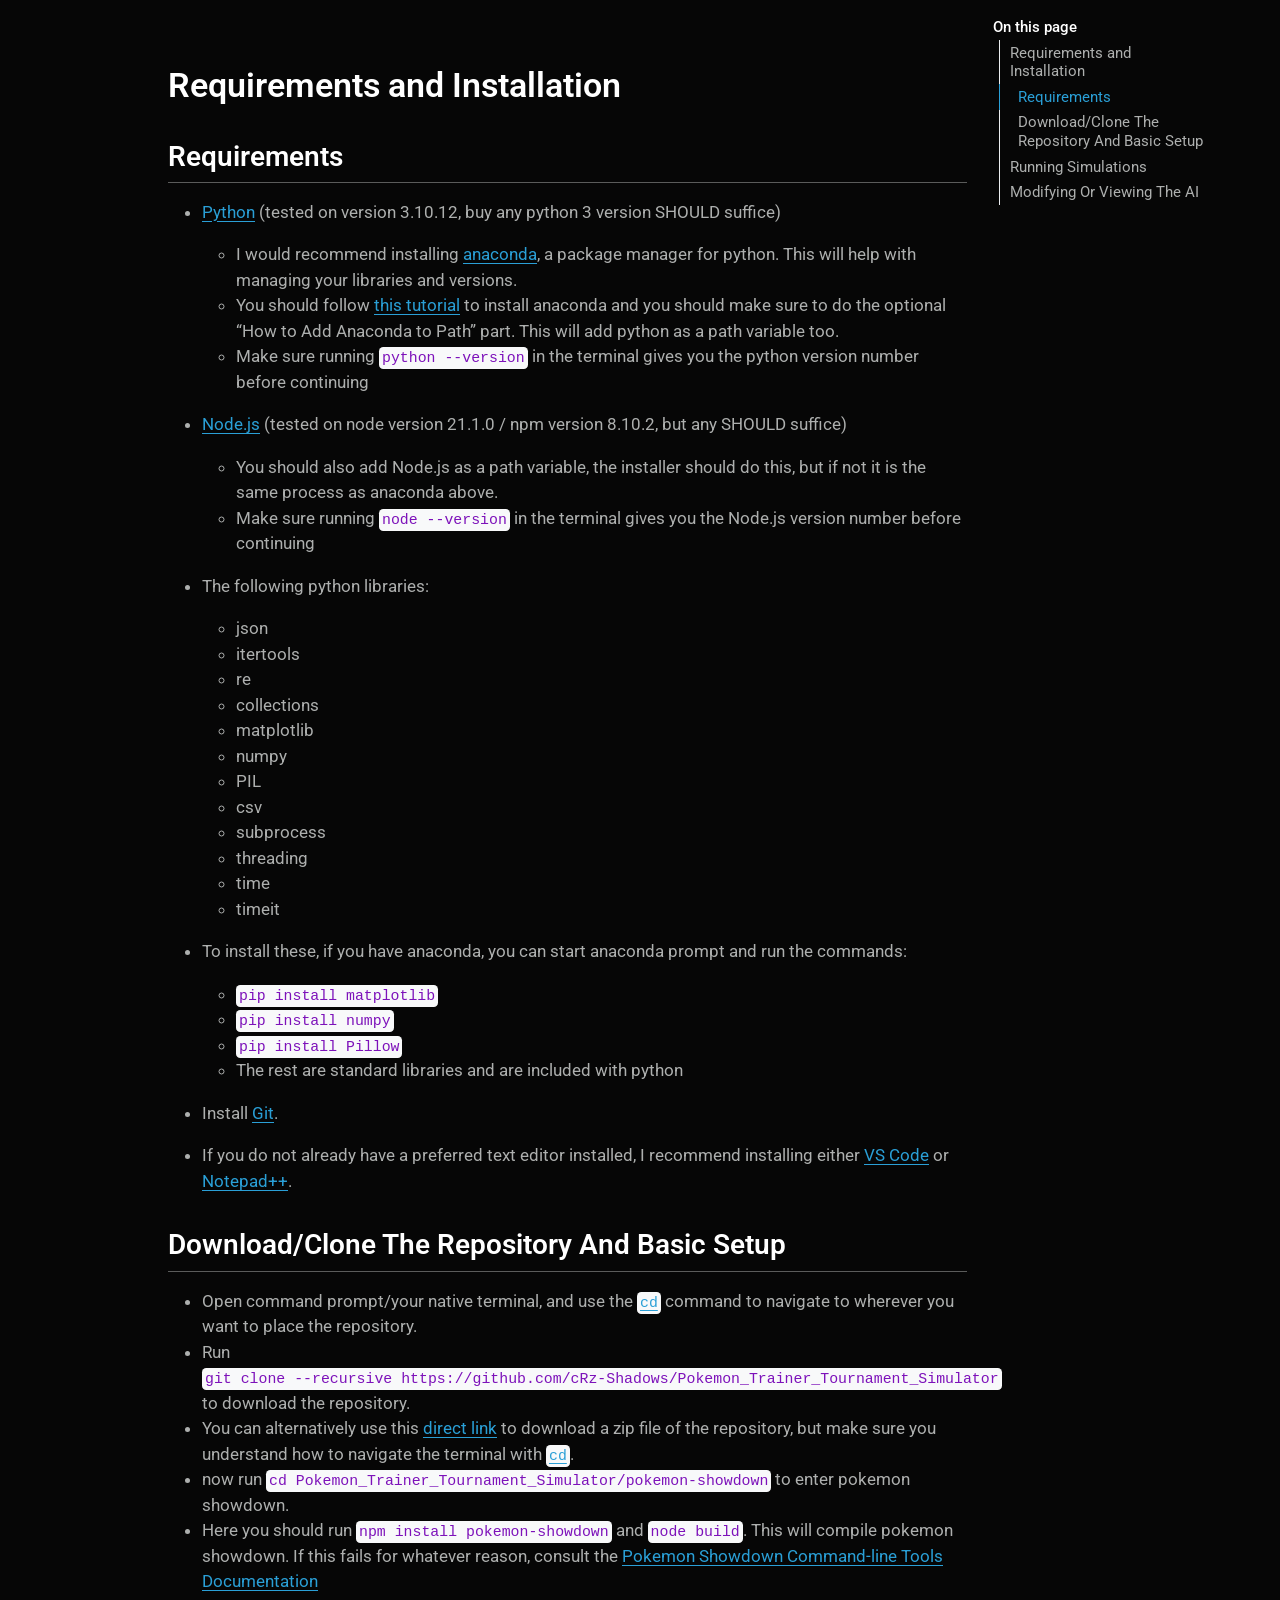
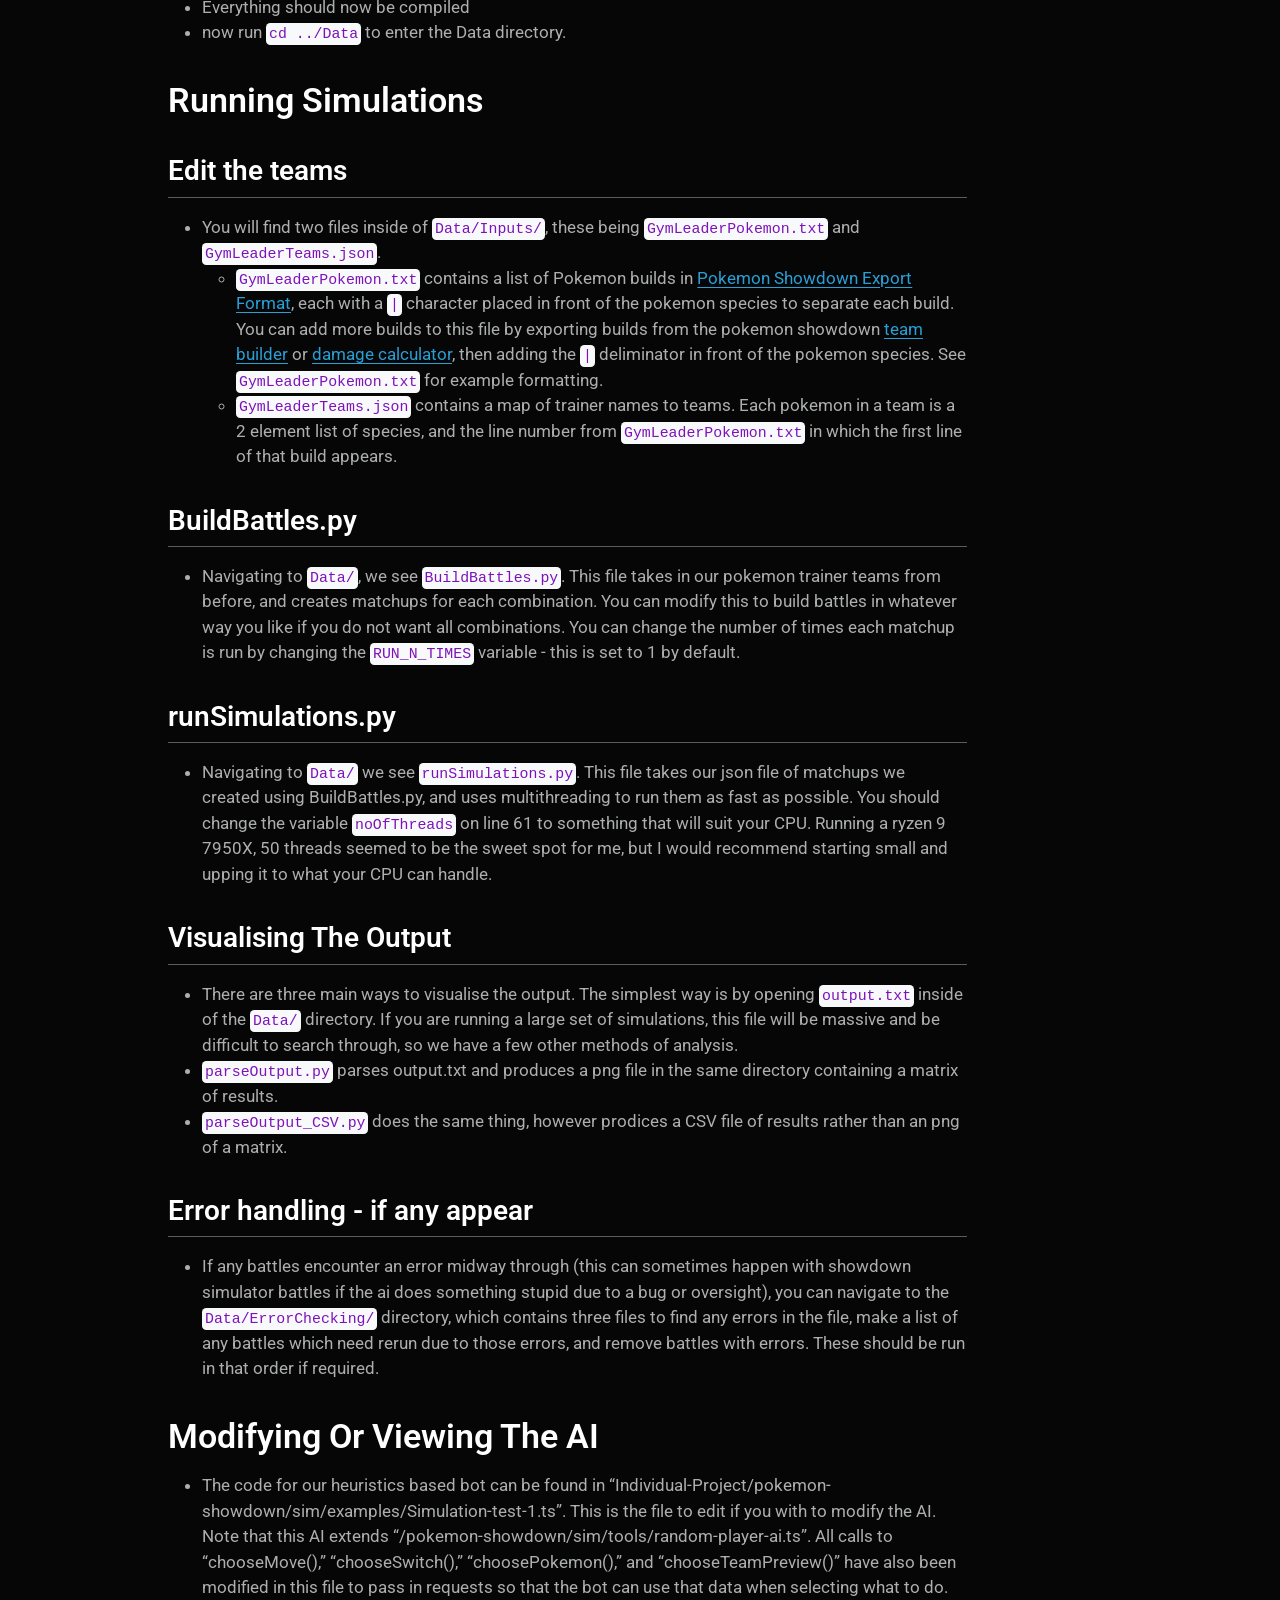
==== docs/manual.html @ 23c2a42d "Fresh start: Website and code only, excluding raw data" ====
<!DOCTYPE html>
<html xmlns="http://www.w3.org/1999/xhtml" lang="en" xml:lang="en"><head>

<meta charset="utf-8">
<meta name="generator" content="quarto-1.4.550">

<meta name="viewport" content="width=device-width, initial-scale=1.0, user-scalable=yes">


<title>manual</title>
<style>
code{white-space: pre-wrap;}
span.smallcaps{font-variant: small-caps;}
div.columns{display: flex; gap: min(4vw, 1.5em);}
div.column{flex: auto; overflow-x: auto;}
div.hanging-indent{margin-left: 1.5em; text-indent: -1.5em;}
ul.task-list{list-style: none;}
ul.task-list li input[type="checkbox"] {
  width: 0.8em;
  margin: 0 0.8em 0.2em -1em; /* quarto-specific, see https://github.com/quarto-dev/quarto-cli/issues/4556 */ 
  vertical-align: middle;
}
</style>


<script src="site_libs/quarto-nav/quarto-nav.js"></script>
<script src="site_libs/clipboard/clipboard.min.js"></script>
<script src="site_libs/quarto-search/autocomplete.umd.js"></script>
<script src="site_libs/quarto-search/fuse.min.js"></script>
<script src="site_libs/quarto-search/quarto-search.js"></script>
<meta name="quarto:offset" content="./">
<script src="site_libs/quarto-html/quarto.js"></script>
<script src="site_libs/quarto-html/popper.min.js"></script>
<script src="site_libs/quarto-html/tippy.umd.min.js"></script>
<script src="site_libs/quarto-html/anchor.min.js"></script>
<link href="site_libs/quarto-html/tippy.css" rel="stylesheet">
<link href="site_libs/quarto-html/quarto-syntax-highlighting-dark.css" rel="stylesheet" id="quarto-text-highlighting-styles">
<script src="site_libs/bootstrap/bootstrap.min.js"></script>
<link href="site_libs/bootstrap/bootstrap-icons.css" rel="stylesheet">
<link href="site_libs/bootstrap/bootstrap.min.css" rel="stylesheet" id="quarto-bootstrap" data-mode="dark">
<script id="quarto-search-options" type="application/json">{
  "location": "sidebar",
  "copy-button": false,
  "collapse-after": 3,
  "panel-placement": "start",
  "type": "textbox",
  "limit": 50,
  "keyboard-shortcut": [
    "f",
    "/",
    "s"
  ],
  "show-item-context": false,
  "language": {
    "search-no-results-text": "No results",
    "search-matching-documents-text": "matching documents",
    "search-copy-link-title": "Copy link to search",
    "search-hide-matches-text": "Hide additional matches",
    "search-more-match-text": "more match in this document",
    "search-more-matches-text": "more matches in this document",
    "search-clear-button-title": "Clear",
    "search-text-placeholder": "",
    "search-detached-cancel-button-title": "Cancel",
    "search-submit-button-title": "Submit",
    "search-label": "Search"
  }
}</script>


</head>

<body>

<div id="quarto-search-results"></div>
<!-- content -->
<div id="quarto-content" class="quarto-container page-columns page-rows-contents page-layout-article">
<!-- sidebar -->
<!-- margin-sidebar -->
    <div id="quarto-margin-sidebar" class="sidebar margin-sidebar">
        <nav id="TOC" role="doc-toc" class="toc-active">
    <h2 id="toc-title">On this page</h2>
   
  <ul>
  <li><a href="#requirements-and-installation" id="toc-requirements-and-installation" class="nav-link active" data-scroll-target="#requirements-and-installation">Requirements and Installation</a>
  <ul class="collapse">
  <li><a href="#requirements" id="toc-requirements" class="nav-link" data-scroll-target="#requirements">Requirements</a></li>
  <li><a href="#downloadclone-the-repository-and-basic-setup" id="toc-downloadclone-the-repository-and-basic-setup" class="nav-link" data-scroll-target="#downloadclone-the-repository-and-basic-setup">Download/Clone The Repository And Basic Setup</a></li>
  </ul></li>
  <li><a href="#running-simulations" id="toc-running-simulations" class="nav-link" data-scroll-target="#running-simulations">Running Simulations</a>
  <ul class="collapse">
  <li><a href="#edit-the-teams" id="toc-edit-the-teams" class="nav-link" data-scroll-target="#edit-the-teams">Edit the teams</a></li>
  <li><a href="#buildbattles.py" id="toc-buildbattles.py" class="nav-link" data-scroll-target="#buildbattles.py">BuildBattles.py</a></li>
  <li><a href="#runsimulations.py" id="toc-runsimulations.py" class="nav-link" data-scroll-target="#runsimulations.py">runSimulations.py</a></li>
  <li><a href="#visualising-the-output" id="toc-visualising-the-output" class="nav-link" data-scroll-target="#visualising-the-output">Visualising The Output</a></li>
  <li><a href="#error-handling---if-any-appear" id="toc-error-handling---if-any-appear" class="nav-link" data-scroll-target="#error-handling---if-any-appear">Error handling - if any appear</a></li>
  </ul></li>
  <li><a href="#modifying-or-viewing-the-ai" id="toc-modifying-or-viewing-the-ai" class="nav-link" data-scroll-target="#modifying-or-viewing-the-ai">Modifying Or Viewing The AI</a></li>
  </ul>
</nav>
    </div>
<!-- main -->
<main class="content" id="quarto-document-content">




<section id="requirements-and-installation" class="level1">
<h1>Requirements and Installation</h1>
<section id="requirements" class="level2">
<h2 class="anchored" data-anchor-id="requirements">Requirements</h2>
<ul>
<li><p><a href="https://www.python.org/downloads/">Python</a> (tested on version 3.10.12, buy any python 3 version SHOULD suffice)</p>
<ul>
<li>I would recommend installing <a href="https://docs.anaconda.com/free/anaconda/install/windows/">anaconda</a>, a package manager for python. This will help with managing your libraries and versions.</li>
<li>You should follow <a href="https://www.datacamp.com/tutorial/installing-anaconda-windows">this tutorial</a> to install anaconda and you should make sure to do the optional “How to Add Anaconda to Path” part. This will add python as a path variable too.</li>
<li>Make sure running <code>python --version</code> in the terminal gives you the python version number before continuing</li>
</ul></li>
<li><p><a href="https://nodejs.org/en/download">Node.js</a> (tested on node version 21.1.0 / npm version 8.10.2, but any SHOULD suffice)</p>
<ul>
<li>You should also add Node.js as a path variable, the installer should do this, but if not it is the same process as anaconda above.</li>
<li>Make sure running <code>node --version</code> in the terminal gives you the Node.js version number before continuing</li>
</ul></li>
<li><p>The following python libraries:</p>
<ul>
<li>json</li>
<li>itertools</li>
<li>re</li>
<li>collections</li>
<li>matplotlib</li>
<li>numpy</li>
<li>PIL</li>
<li>csv</li>
<li>subprocess</li>
<li>threading</li>
<li>time</li>
<li>timeit</li>
</ul></li>
<li><p>To install these, if you have anaconda, you can start anaconda prompt and run the commands:</p>
<ul>
<li><code>pip install matplotlib</code></li>
<li><code>pip install numpy</code></li>
<li><code>pip install Pillow</code></li>
<li>The rest are standard libraries and are included with python</li>
</ul></li>
<li><p>Install <a href="https://git-scm.com/downloads">Git</a>.</p></li>
<li><p>If you do not already have a preferred text editor installed, I recommend installing either <a href="https://code.visualstudio.com/download">VS Code</a> or <a href="https://notepad-plus-plus.org/downloads/">Notepad++</a>.</p></li>
</ul>
</section>
<section id="downloadclone-the-repository-and-basic-setup" class="level2">
<h2 class="anchored" data-anchor-id="downloadclone-the-repository-and-basic-setup">Download/Clone The Repository And Basic Setup</h2>
<ul>
<li>Open command prompt/your native terminal, and use the <a href="https://www.geeksforgeeks.org/cd-cmd-command/"><code>cd</code></a> command to navigate to wherever you want to place the repository.</li>
<li>Run <code>git clone --recursive https://github.com/cRz-Shadows/Pokemon_Trainer_Tournament_Simulator</code> to download the repository.</li>
<li>You can alternatively use this <a href="https://github.com/cRz-Shadows/Pokemon_Trainer_Tournament_Simulator/archive/refs/heads/main.zip">direct link</a> to download a zip file of the repository, but make sure you understand how to navigate the terminal with <a href="https://www.geeksforgeeks.org/cd-cmd-command/"><code>cd</code></a>.</li>
<li>now run <code>cd Pokemon_Trainer_Tournament_Simulator/pokemon-showdown</code> to enter pokemon showdown.</li>
<li>Here you should run <code>npm install pokemon-showdown</code> and <code>node build</code>. This will compile pokemon showdown. If this fails for whatever reason, consult the <a href="https://github.com/smogon/pokemon-showdown/blob/master/COMMANDLINE.md">Pokemon Showdown Command-line Tools Documentation</a></li>
<li>Everything should now be compiled</li>
<li>now run <code>cd ../Data</code> to enter the Data directory.</li>
</ul>
</section>
</section>
<section id="running-simulations" class="level1">
<h1>Running Simulations</h1>
<section id="edit-the-teams" class="level2">
<h2 class="anchored" data-anchor-id="edit-the-teams">Edit the teams</h2>
<ul>
<li>You will find two files inside of <code>Data/Inputs/</code>, these being <code>GymLeaderPokemon.txt</code> and <code>GymLeaderTeams.json</code>.
<ul>
<li><code>GymLeaderPokemon.txt</code> contains a list of Pokemon builds in <a href="https://github.com/smogon/pokemon-showdown/blob/master/sim/TEAMS.md">Pokemon Showdown Export Format</a>, each with a <code>|</code> character placed in front of the pokemon species to separate each build. You can add more builds to this file by exporting builds from the pokemon showdown <a href="https://play.pokemonshowdown.com/teambuilder">team builder</a> or <a href="https://calc.pokemonshowdown.com/">damage calculator</a>, then adding the <code>|</code> deliminator in front of the pokemon species. See <code>GymLeaderPokemon.txt</code> for example formatting.</li>
<li><code>GymLeaderTeams.json</code> contains a map of trainer names to teams. Each pokemon in a team is a 2 element list of species, and the line number from <code>GymLeaderPokemon.txt</code> in which the first line of that build appears.</li>
</ul></li>
</ul>
</section>
<section id="buildbattles.py" class="level2">
<h2 class="anchored" data-anchor-id="buildbattles.py">BuildBattles.py</h2>
<ul>
<li>Navigating to <code>Data/</code>, we see <code>BuildBattles.py</code>. This file takes in our pokemon trainer teams from before, and creates matchups for each combination. You can modify this to build battles in whatever way you like if you do not want all combinations. You can change the number of times each matchup is run by changing the <code>RUN_N_TIMES</code> variable - this is set to 1 by default.</li>
</ul>
</section>
<section id="runsimulations.py" class="level2">
<h2 class="anchored" data-anchor-id="runsimulations.py">runSimulations.py</h2>
<ul>
<li>Navigating to <code>Data/</code> we see <code>runSimulations.py</code>. This file takes our json file of matchups we created using BuildBattles.py, and uses multithreading to run them as fast as possible. You should change the variable <code>noOfThreads</code> on line 61 to something that will suit your CPU. Running a ryzen 9 7950X, 50 threads seemed to be the sweet spot for me, but I would recommend starting small and upping it to what your CPU can handle.</li>
</ul>
</section>
<section id="visualising-the-output" class="level2">
<h2 class="anchored" data-anchor-id="visualising-the-output">Visualising The Output</h2>
<ul>
<li>There are three main ways to visualise the output. The simplest way is by opening <code>output.txt</code> inside of the <code>Data/</code> directory. If you are running a large set of simulations, this file will be massive and be difficult to search through, so we have a few other methods of analysis.</li>
<li><code>parseOutput.py</code> parses output.txt and produces a png file in the same directory containing a matrix of results.</li>
<li><code>parseOutput_CSV.py</code> does the same thing, however prodices a CSV file of results rather than an png of a matrix.</li>
</ul>
</section>
<section id="error-handling---if-any-appear" class="level2">
<h2 class="anchored" data-anchor-id="error-handling---if-any-appear">Error handling - if any appear</h2>
<ul>
<li>If any battles encounter an error midway through (this can sometimes happen with showdown simulator battles if the ai does something stupid due to a bug or oversight), you can navigate to the <code>Data/ErrorChecking/</code> directory, which contains three files to find any errors in the file, make a list of any battles which need rerun due to those errors, and remove battles with errors. These should be run in that order if required.</li>
</ul>
</section>
</section>
<section id="modifying-or-viewing-the-ai" class="level1">
<h1>Modifying Or Viewing The AI</h1>
<ul>
<li>The code for our heuristics based bot can be found in “Individual-Project/pokemon-showdown/sim/examples/Simulation-test-1.ts”. This is the file to edit if you with to modify the AI. Note that this AI extends “/pokemon-showdown/sim/tools/random-player-ai.ts”. All calls to “chooseMove(),” “chooseSwitch(),” “choosePokemon(),” and “chooseTeamPreview()” have also been modified in this file to pass in requests so that the bot can use that data when selecting what to do.</li>
</ul>


</section>

</main> <!-- /main -->
<script id="quarto-html-after-body" type="application/javascript">
window.document.addEventListener("DOMContentLoaded", function (event) {
  const toggleBodyColorMode = (bsSheetEl) => {
    const mode = bsSheetEl.getAttribute("data-mode");
    const bodyEl = window.document.querySelector("body");
    if (mode === "dark") {
      bodyEl.classList.add("quarto-dark");
      bodyEl.classList.remove("quarto-light");
    } else {
      bodyEl.classList.add("quarto-light");
      bodyEl.classList.remove("quarto-dark");
    }
  }
  const toggleBodyColorPrimary = () => {
    const bsSheetEl = window.document.querySelector("link#quarto-bootstrap");
    if (bsSheetEl) {
      toggleBodyColorMode(bsSheetEl);
    }
  }
  toggleBodyColorPrimary();  
  const icon = "";
  const anchorJS = new window.AnchorJS();
  anchorJS.options = {
    placement: 'right',
    icon: icon
  };
  anchorJS.add('.anchored');
  const isCodeAnnotation = (el) => {
    for (const clz of el.classList) {
      if (clz.startsWith('code-annotation-')) {                     
        return true;
      }
    }
    return false;
  }
  const clipboard = new window.ClipboardJS('.code-copy-button', {
    text: function(trigger) {
      const codeEl = trigger.previousElementSibling.cloneNode(true);
      for (const childEl of codeEl.children) {
        if (isCodeAnnotation(childEl)) {
          childEl.remove();
        }
      }
      return codeEl.innerText;
    }
  });
  clipboard.on('success', function(e) {
    // button target
    const button = e.trigger;
    // don't keep focus
    button.blur();
    // flash "checked"
    button.classList.add('code-copy-button-checked');
    var currentTitle = button.getAttribute("title");
    button.setAttribute("title", "Copied!");
    let tooltip;
    if (window.bootstrap) {
      button.setAttribute("data-bs-toggle", "tooltip");
      button.setAttribute("data-bs-placement", "left");
      button.setAttribute("data-bs-title", "Copied!");
      tooltip = new bootstrap.Tooltip(button, 
        { trigger: "manual", 
          customClass: "code-copy-button-tooltip",
          offset: [0, -8]});
      tooltip.show();    
    }
    setTimeout(function() {
      if (tooltip) {
        tooltip.hide();
        button.removeAttribute("data-bs-title");
        button.removeAttribute("data-bs-toggle");
        button.removeAttribute("data-bs-placement");
      }
      button.setAttribute("title", currentTitle);
      button.classList.remove('code-copy-button-checked');
    }, 1000);
    // clear code selection
    e.clearSelection();
  });
    var localhostRegex = new RegExp(/^(?:http|https):\/\/localhost\:?[0-9]*\//);
    var mailtoRegex = new RegExp(/^mailto:/);
      var filterRegex = new RegExp('/' + window.location.host + '/');
    var isInternal = (href) => {
        return filterRegex.test(href) || localhostRegex.test(href) || mailtoRegex.test(href);
    }
    // Inspect non-navigation links and adorn them if external
 	var links = window.document.querySelectorAll('a[href]:not(.nav-link):not(.navbar-brand):not(.toc-action):not(.sidebar-link):not(.sidebar-item-toggle):not(.pagination-link):not(.no-external):not([aria-hidden]):not(.dropdown-item):not(.quarto-navigation-tool)');
    for (var i=0; i<links.length; i++) {
      const link = links[i];
      if (!isInternal(link.href)) {
          // target, if specified
          link.setAttribute("target", "_blank");
          if (link.getAttribute("rel") === null) {
            link.setAttribute("rel", "noopener");
          }
      }
    }
  function tippyHover(el, contentFn, onTriggerFn, onUntriggerFn) {
    const config = {
      allowHTML: true,
      maxWidth: 500,
      delay: 100,
      arrow: false,
      appendTo: function(el) {
          return el.parentElement;
      },
      interactive: true,
      interactiveBorder: 10,
      theme: 'quarto',
      placement: 'bottom-start',
    };
    if (contentFn) {
      config.content = contentFn;
    }
    if (onTriggerFn) {
      config.onTrigger = onTriggerFn;
    }
    if (onUntriggerFn) {
      config.onUntrigger = onUntriggerFn;
    }
    window.tippy(el, config); 
  }
  const noterefs = window.document.querySelectorAll('a[role="doc-noteref"]');
  for (var i=0; i<noterefs.length; i++) {
    const ref = noterefs[i];
    tippyHover(ref, function() {
      // use id or data attribute instead here
      let href = ref.getAttribute('data-footnote-href') || ref.getAttribute('href');
      try { href = new URL(href).hash; } catch {}
      const id = href.replace(/^#\/?/, "");
      const note = window.document.getElementById(id);
      return note.innerHTML;
    });
  }
  const xrefs = window.document.querySelectorAll('a.quarto-xref');
  const processXRef = (id, note) => {
    // Strip column container classes
    const stripColumnClz = (el) => {
      el.classList.remove("page-full", "page-columns");
      if (el.children) {
        for (const child of el.children) {
          stripColumnClz(child);
        }
      }
    }
    stripColumnClz(note)
    if (id === null || id.startsWith('sec-')) {
      // Special case sections, only their first couple elements
      const container = document.createElement("div");
      if (note.children && note.children.length > 2) {
        container.appendChild(note.children[0].cloneNode(true));
        for (let i = 1; i < note.children.length; i++) {
          const child = note.children[i];
          if (child.tagName === "P" && child.innerText === "") {
            continue;
          } else {
            container.appendChild(child.cloneNode(true));
            break;
          }
        }
        if (window.Quarto?.typesetMath) {
          window.Quarto.typesetMath(container);
        }
        return container.innerHTML
      } else {
        if (window.Quarto?.typesetMath) {
          window.Quarto.typesetMath(note);
        }
        return note.innerHTML;
      }
    } else {
      // Remove any anchor links if they are present
      const anchorLink = note.querySelector('a.anchorjs-link');
      if (anchorLink) {
        anchorLink.remove();
      }
      if (window.Quarto?.typesetMath) {
        window.Quarto.typesetMath(note);
      }
      // TODO in 1.5, we should make sure this works without a callout special case
      if (note.classList.contains("callout")) {
        return note.outerHTML;
      } else {
        return note.innerHTML;
      }
    }
  }
  for (var i=0; i<xrefs.length; i++) {
    const xref = xrefs[i];
    tippyHover(xref, undefined, function(instance) {
      instance.disable();
      let url = xref.getAttribute('href');
      let hash = undefined; 
      if (url.startsWith('#')) {
        hash = url;
      } else {
        try { hash = new URL(url).hash; } catch {}
      }
      if (hash) {
        const id = hash.replace(/^#\/?/, "");
        const note = window.document.getElementById(id);
        if (note !== null) {
          try {
            const html = processXRef(id, note.cloneNode(true));
            instance.setContent(html);
          } finally {
            instance.enable();
            instance.show();
          }
        } else {
          // See if we can fetch this
          fetch(url.split('#')[0])
          .then(res => res.text())
          .then(html => {
            const parser = new DOMParser();
            const htmlDoc = parser.parseFromString(html, "text/html");
            const note = htmlDoc.getElementById(id);
            if (note !== null) {
              const html = processXRef(id, note);
              instance.setContent(html);
            } 
          }).finally(() => {
            instance.enable();
            instance.show();
          });
        }
      } else {
        // See if we can fetch a full url (with no hash to target)
        // This is a special case and we should probably do some content thinning / targeting
        fetch(url)
        .then(res => res.text())
        .then(html => {
          const parser = new DOMParser();
          const htmlDoc = parser.parseFromString(html, "text/html");
          const note = htmlDoc.querySelector('main.content');
          if (note !== null) {
            // This should only happen for chapter cross references
            // (since there is no id in the URL)
            // remove the first header
            if (note.children.length > 0 && note.children[0].tagName === "HEADER") {
              note.children[0].remove();
            }
            const html = processXRef(null, note);
            instance.setContent(html);
          } 
        }).finally(() => {
          instance.enable();
          instance.show();
        });
      }
    }, function(instance) {
    });
  }
      let selectedAnnoteEl;
      const selectorForAnnotation = ( cell, annotation) => {
        let cellAttr = 'data-code-cell="' + cell + '"';
        let lineAttr = 'data-code-annotation="' +  annotation + '"';
        const selector = 'span[' + cellAttr + '][' + lineAttr + ']';
        return selector;
      }
      const selectCodeLines = (annoteEl) => {
        const doc = window.document;
        const targetCell = annoteEl.getAttribute("data-target-cell");
        const targetAnnotation = annoteEl.getAttribute("data-target-annotation");
        const annoteSpan = window.document.querySelector(selectorForAnnotation(targetCell, targetAnnotation));
        const lines = annoteSpan.getAttribute("data-code-lines").split(",");
        const lineIds = lines.map((line) => {
          return targetCell + "-" + line;
        })
        let top = null;
        let height = null;
        let parent = null;
        if (lineIds.length > 0) {
            //compute the position of the single el (top and bottom and make a div)
            const el = window.document.getElementById(lineIds[0]);
            top = el.offsetTop;
            height = el.offsetHeight;
            parent = el.parentElement.parentElement;
          if (lineIds.length > 1) {
            const lastEl = window.document.getElementById(lineIds[lineIds.length - 1]);
            const bottom = lastEl.offsetTop + lastEl.offsetHeight;
            height = bottom - top;
          }
          if (top !== null && height !== null && parent !== null) {
            // cook up a div (if necessary) and position it 
            let div = window.document.getElementById("code-annotation-line-highlight");
            if (div === null) {
              div = window.document.createElement("div");
              div.setAttribute("id", "code-annotation-line-highlight");
              div.style.position = 'absolute';
              parent.appendChild(div);
            }
            div.style.top = top - 2 + "px";
            div.style.height = height + 4 + "px";
            div.style.left = 0;
            let gutterDiv = window.document.getElementById("code-annotation-line-highlight-gutter");
            if (gutterDiv === null) {
              gutterDiv = window.document.createElement("div");
              gutterDiv.setAttribute("id", "code-annotation-line-highlight-gutter");
              gutterDiv.style.position = 'absolute';
              const codeCell = window.document.getElementById(targetCell);
              const gutter = codeCell.querySelector('.code-annotation-gutter');
              gutter.appendChild(gutterDiv);
            }
            gutterDiv.style.top = top - 2 + "px";
            gutterDiv.style.height = height + 4 + "px";
          }
          selectedAnnoteEl = annoteEl;
        }
      };
      const unselectCodeLines = () => {
        const elementsIds = ["code-annotation-line-highlight", "code-annotation-line-highlight-gutter"];
        elementsIds.forEach((elId) => {
          const div = window.document.getElementById(elId);
          if (div) {
            div.remove();
          }
        });
        selectedAnnoteEl = undefined;
      };
        // Handle positioning of the toggle
    window.addEventListener(
      "resize",
      throttle(() => {
        elRect = undefined;
        if (selectedAnnoteEl) {
          selectCodeLines(selectedAnnoteEl);
        }
      }, 10)
    );
    function throttle(fn, ms) {
    let throttle = false;
    let timer;
      return (...args) => {
        if(!throttle) { // first call gets through
            fn.apply(this, args);
            throttle = true;
        } else { // all the others get throttled
            if(timer) clearTimeout(timer); // cancel #2
            timer = setTimeout(() => {
              fn.apply(this, args);
              timer = throttle = false;
            }, ms);
        }
      };
    }
      // Attach click handler to the DT
      const annoteDls = window.document.querySelectorAll('dt[data-target-cell]');
      for (const annoteDlNode of annoteDls) {
        annoteDlNode.addEventListener('click', (event) => {
          const clickedEl = event.target;
          if (clickedEl !== selectedAnnoteEl) {
            unselectCodeLines();
            const activeEl = window.document.querySelector('dt[data-target-cell].code-annotation-active');
            if (activeEl) {
              activeEl.classList.remove('code-annotation-active');
            }
            selectCodeLines(clickedEl);
            clickedEl.classList.add('code-annotation-active');
          } else {
            // Unselect the line
            unselectCodeLines();
            clickedEl.classList.remove('code-annotation-active');
          }
        });
      }
  const findCites = (el) => {
    const parentEl = el.parentElement;
    if (parentEl) {
      const cites = parentEl.dataset.cites;
      if (cites) {
        return {
          el,
          cites: cites.split(' ')
        };
      } else {
        return findCites(el.parentElement)
      }
    } else {
      return undefined;
    }
  };
  var bibliorefs = window.document.querySelectorAll('a[role="doc-biblioref"]');
  for (var i=0; i<bibliorefs.length; i++) {
    const ref = bibliorefs[i];
    const citeInfo = findCites(ref);
    if (citeInfo) {
      tippyHover(citeInfo.el, function() {
        var popup = window.document.createElement('div');
        citeInfo.cites.forEach(function(cite) {
          var citeDiv = window.document.createElement('div');
          citeDiv.classList.add('hanging-indent');
          citeDiv.classList.add('csl-entry');
          var biblioDiv = window.document.getElementById('ref-' + cite);
          if (biblioDiv) {
            citeDiv.innerHTML = biblioDiv.innerHTML;
          }
          popup.appendChild(citeDiv);
        });
        return popup.innerHTML;
      });
    }
  }
});
</script>
</div> <!-- /content -->




</body></html>
---- docs/site_libs/quarto-html/tippy.css ----
.tippy-box[data-animation=fade][data-state=hidden]{opacity:0}[data-tippy-root]{max-width:calc(100vw - 10px)}.tippy-box{position:relative;background-color:#333;color:#fff;border-radius:4px;font-size:14px;line-height:1.4;white-space:normal;outline:0;transition-property:transform,visibility,opacity}.tippy-box[data-placement^=top]>.tippy-arrow{bottom:0}.tippy-box[data-placement^=top]>.tippy-arrow:before{bottom:-7px;left:0;border-width:8px 8px 0;border-top-color:initial;transform-origin:center top}.tippy-box[data-placement^=bottom]>.tippy-arrow{top:0}.tippy-box[data-placement^=bottom]>.tippy-arrow:before{top:-7px;left:0;border-width:0 8px 8px;border-bottom-color:initial;transform-origin:center bottom}.tippy-box[data-placement^=left]>.tippy-arrow{right:0}.tippy-box[data-placement^=left]>.tippy-arrow:before{border-width:8px 0 8px 8px;border-left-color:initial;right:-7px;transform-origin:center left}.tippy-box[data-placement^=right]>.tippy-arrow{left:0}.tippy-box[data-placement^=right]>.tippy-arrow:before{left:-7px;border-width:8px 8px 8px 0;border-right-color:initial;transform-origin:center right}.tippy-box[data-inertia][data-state=visible]{transition-timing-function:cubic-bezier(.54,1.5,.38,1.11)}.tippy-arrow{width:16px;height:16px;color:#333}.tippy-arrow:before{content:"";position:absolute;border-color:transparent;border-style:solid}.tippy-content{position:relative;padding:5px 9px;z-index:1}
---- docs/site_libs/quarto-html/quarto-syntax-highlighting-dark.css ----
/* quarto syntax highlight colors */
:root {
  --quarto-hl-al-color: #f07178;
  --quarto-hl-an-color: #d4d0ab;
  --quarto-hl-at-color: #00e0e0;
  --quarto-hl-bn-color: #d4d0ab;
  --quarto-hl-bu-color: #abe338;
  --quarto-hl-ch-color: #abe338;
  --quarto-hl-co-color: #f8f8f2;
  --quarto-hl-cv-color: #ffd700;
  --quarto-hl-cn-color: #ffd700;
  --quarto-hl-cf-color: #ffa07a;
  --quarto-hl-dt-color: #ffa07a;
  --quarto-hl-dv-color: #d4d0ab;
  --quarto-hl-do-color: #f8f8f2;
  --quarto-hl-er-color: #f07178;
  --quarto-hl-ex-color: #00e0e0;
  --quarto-hl-fl-color: #d4d0ab;
  --quarto-hl-fu-color: #ffa07a;
  --quarto-hl-im-color: #abe338;
  --quarto-hl-in-color: #d4d0ab;
  --quarto-hl-kw-color: #ffa07a;
  --quarto-hl-op-color: #ffa07a;
  --quarto-hl-ot-color: #00e0e0;
  --quarto-hl-pp-color: #dcc6e0;
  --quarto-hl-re-color: #00e0e0;
  --quarto-hl-sc-color: #abe338;
  --quarto-hl-ss-color: #abe338;
  --quarto-hl-st-color: #abe338;
  --quarto-hl-va-color: #00e0e0;
  --quarto-hl-vs-color: #abe338;
  --quarto-hl-wa-color: #dcc6e0;
}

/* other quarto variables */
:root {
  --quarto-font-monospace: SFMono-Regular, Menlo, Monaco, Consolas, "Liberation Mono", "Courier New", monospace;
}

code span.al {
  background-color: #2a0f15;
  font-weight: bold;
  color: #f07178;
}

code span.an {
  color: #d4d0ab;
}

code span.at {
  color: #00e0e0;
}

code span.bn {
  color: #d4d0ab;
}

code span.bu {
  color: #abe338;
}

code span.ch {
  color: #abe338;
}

code span.co {
  font-style: italic;
  color: #f8f8f2;
}

code span.cv {
  color: #ffd700;
}

code span.cn {
  color: #ffd700;
}

code span.cf {
  font-weight: bold;
  color: #ffa07a;
}

code span.dt {
  color: #ffa07a;
}

code span.dv {
  color: #d4d0ab;
}

code span.do {
  color: #f8f8f2;
}

code span.er {
  color: #f07178;
  text-decoration: underline;
}

code span.ex {
  font-weight: bold;
  color: #00e0e0;
}

code span.fl {
  color: #d4d0ab;
}

code span.fu {
  color: #ffa07a;
}

code span.im {
  color: #abe338;
}

code span.in {
  color: #d4d0ab;
}

code span.kw {
  font-weight: bold;
  color: #ffa07a;
}

pre > code.sourceCode > span {
  color: #f8f8f2;
}

code span {
  color: #f8f8f2;
}

code.sourceCode > span {
  color: #f8f8f2;
}

div.sourceCode,
div.sourceCode pre.sourceCode {
  color: #f8f8f2;
}

code span.op {
  color: #ffa07a;
}

code span.ot {
  color: #00e0e0;
}

code span.pp {
  color: #dcc6e0;
}

code span.re {
  background-color: #f8f8f2;
  color: #00e0e0;
}

code span.sc {
  color: #abe338;
}

code span.ss {
  color: #abe338;
}

code span.st {
  color: #abe338;
}

code span.va {
  color: #00e0e0;
}

code span.vs {
  color: #abe338;
}

code span.wa {
  color: #dcc6e0;
}

.prevent-inlining {
  content: "</";
}

/*# sourceMappingURL=935a306eefa94366c21e1a970dddb765.css.map */
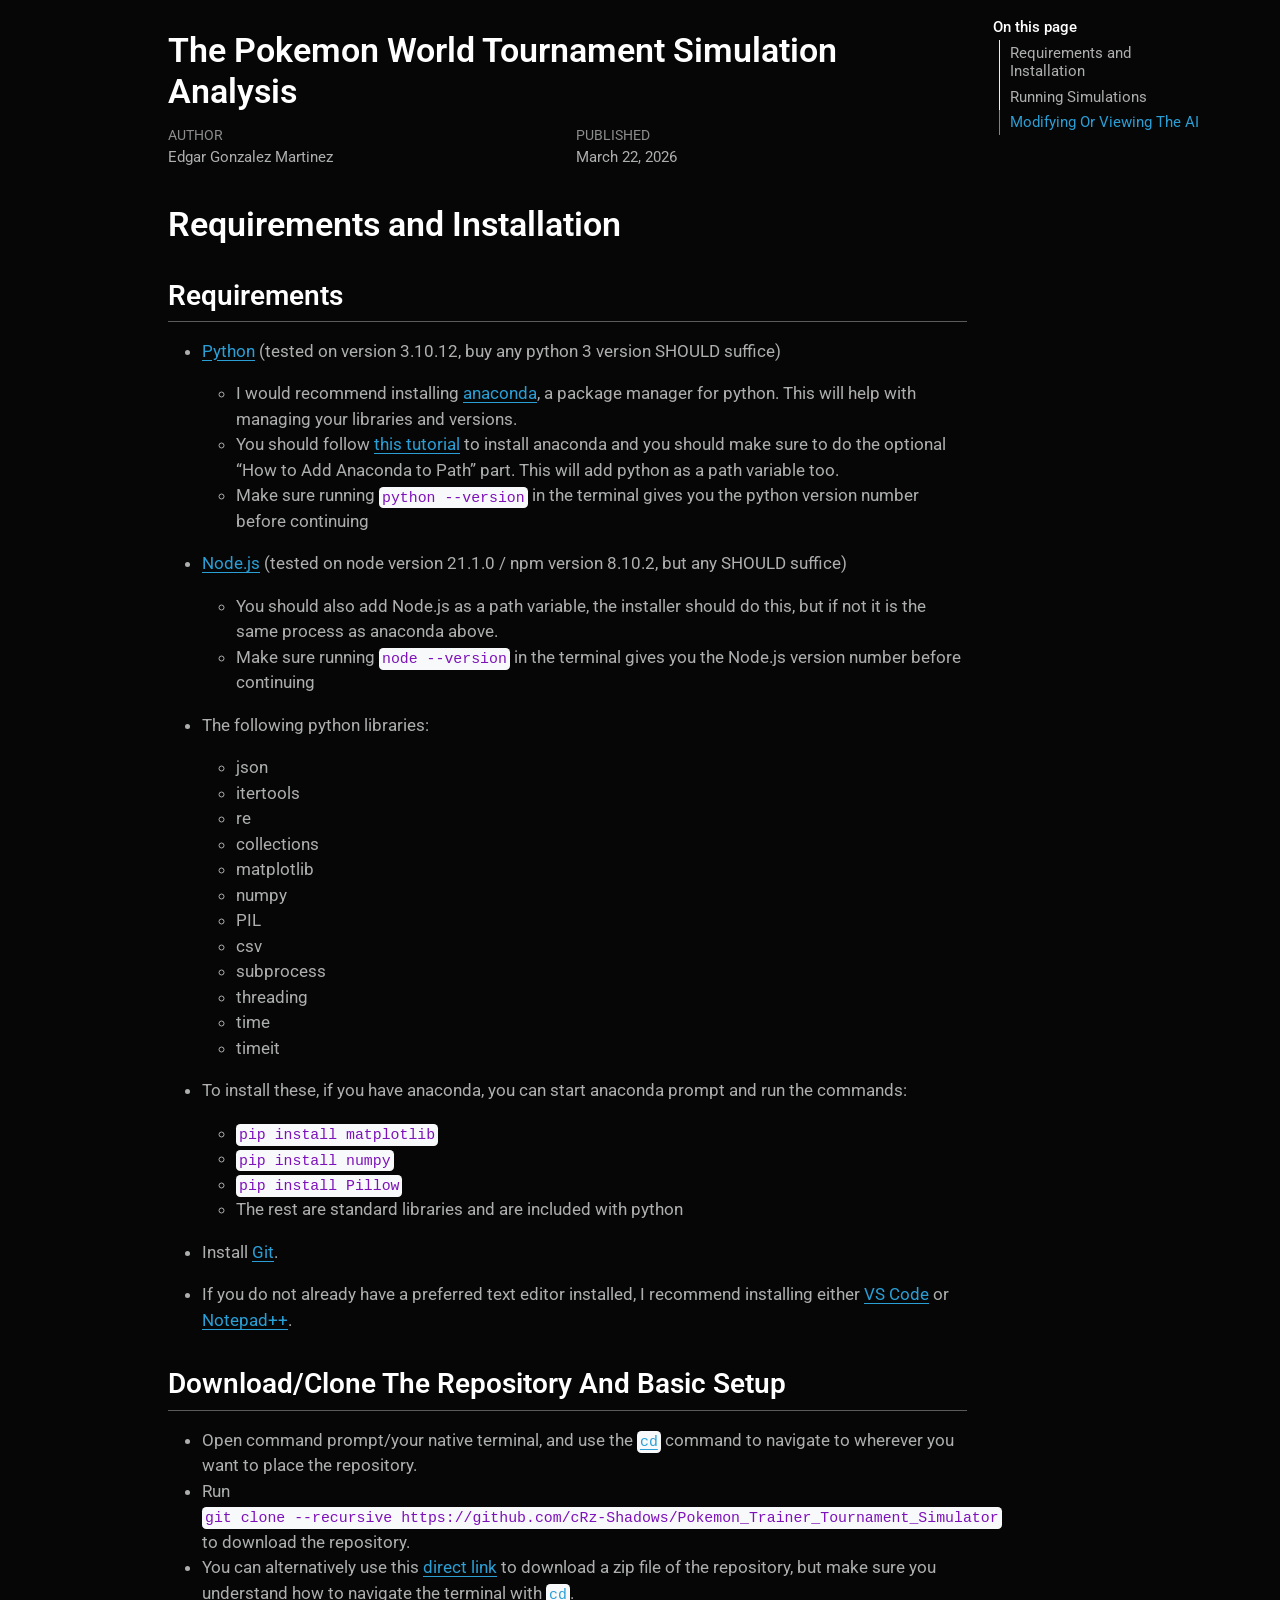
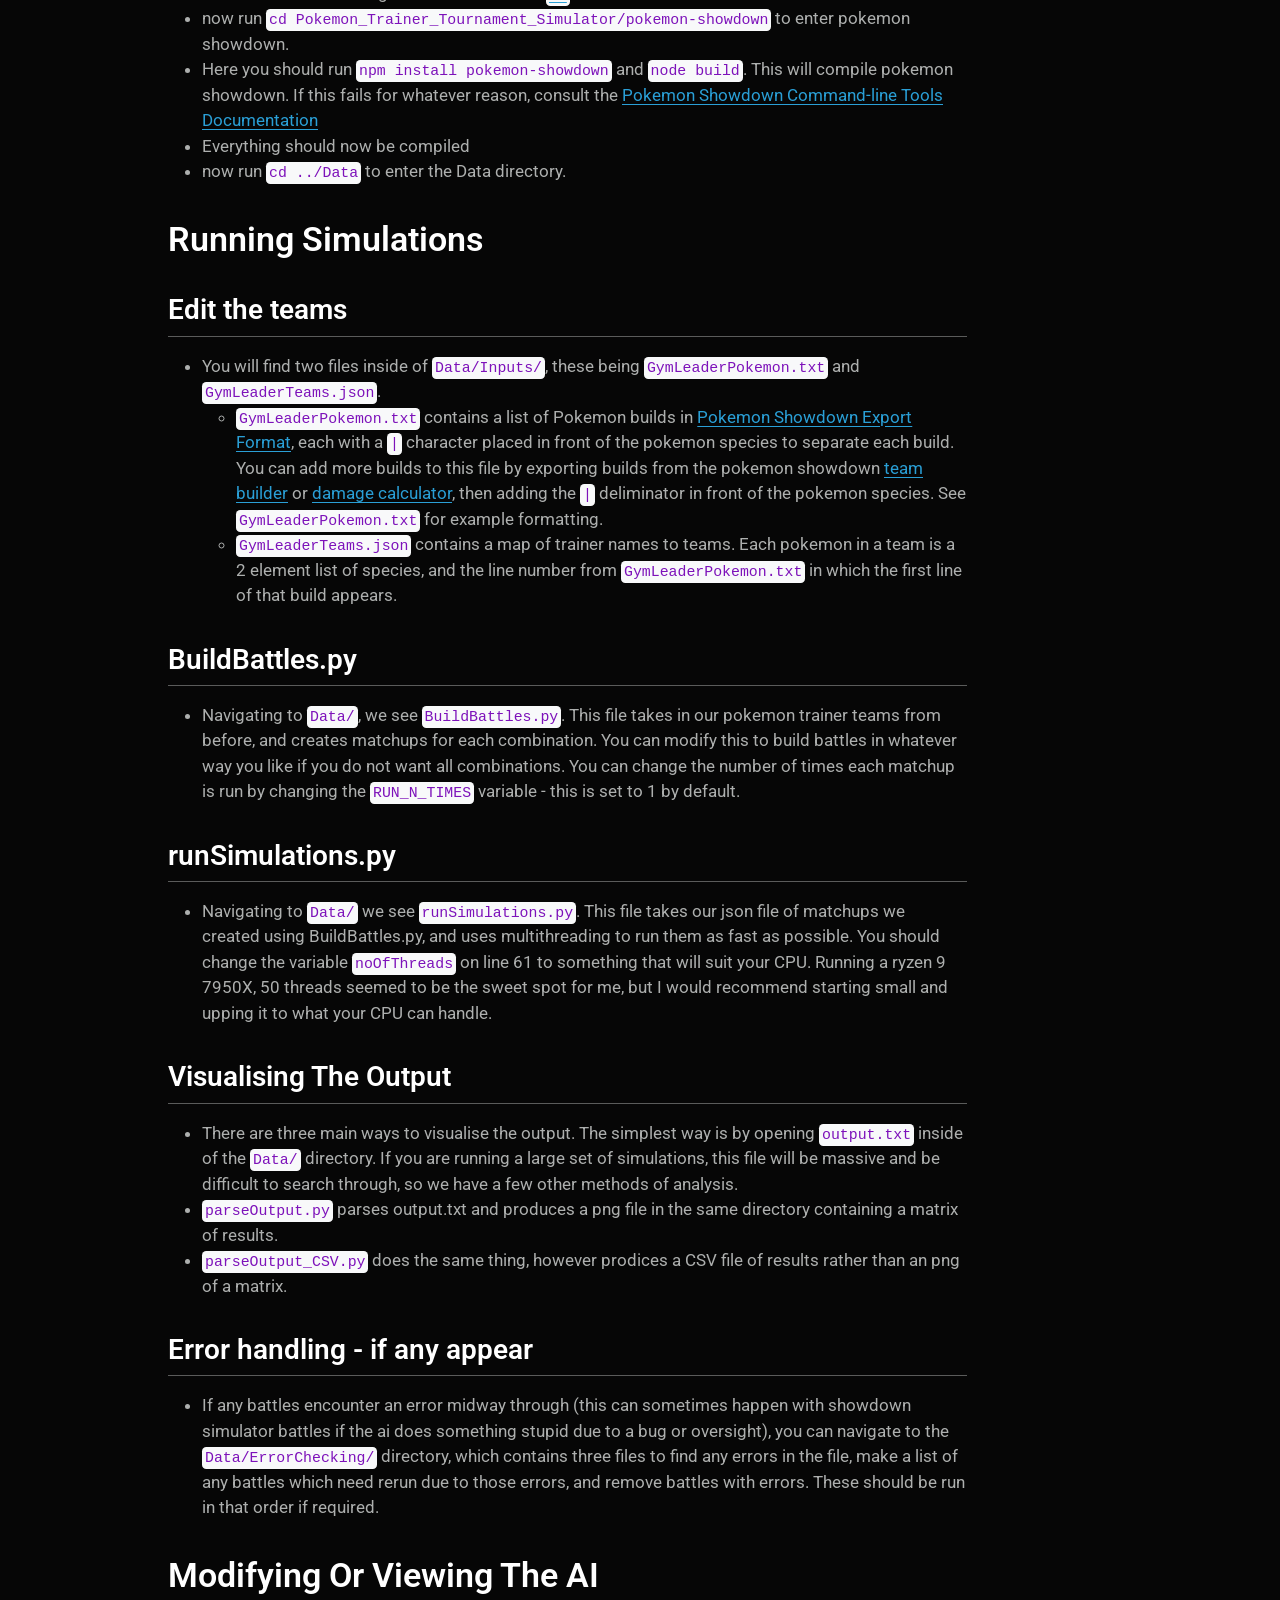
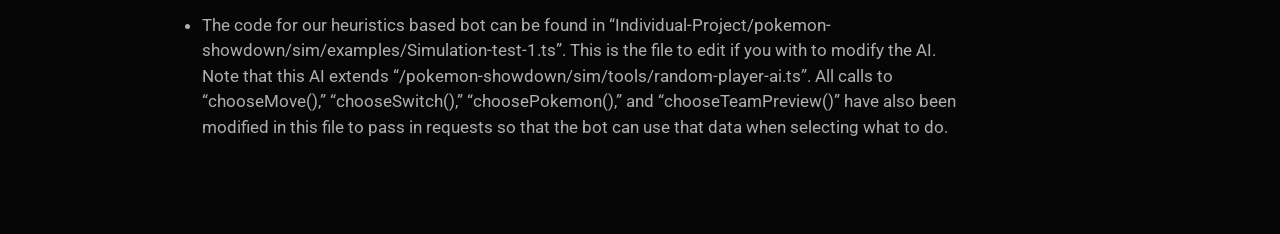
==== commit bb7a94a0: "Fix: Aligned output to docs folder and removed swap files" ====
--- a/docs/manual.html
+++ b/docs/manual.html
@@ -6,8 +6,10 @@
 
 <meta name="viewport" content="width=device-width, initial-scale=1.0, user-scalable=yes">
 
-
-<title>manual</title>
+<meta name="author" content="Edgar Gonzalez Martinez">
+<meta name="dcterms.date" content="2026-03-22">
+
+<title>The Pokemon World Tournament Simulation Analysis</title>
 <style>
 code{white-space: pre-wrap;}
 span.smallcaps{font-variant: small-caps;}
@@ -101,7 +103,35 @@
 <!-- main -->
 <main class="content" id="quarto-document-content">
 
-
+<header id="title-block-header" class="quarto-title-block default">
+<div class="quarto-title">
+<h1 class="title">The Pokemon World Tournament Simulation Analysis</h1>
+</div>
+
+
+
+<div class="quarto-title-meta">
+
+    <div>
+    <div class="quarto-title-meta-heading">Author</div>
+    <div class="quarto-title-meta-contents">
+             <p>Edgar Gonzalez Martinez </p>
+          </div>
+  </div>
+    
+    <div>
+    <div class="quarto-title-meta-heading">Published</div>
+    <div class="quarto-title-meta-contents">
+      <p class="date">March 22, 2026</p>
+    </div>
+  </div>
+  
+    
+  </div>
+  
+
+
+</header>
 
 
 <section id="requirements-and-installation" class="level1">
@@ -287,24 +317,6 @@
     // clear code selection
     e.clearSelection();
   });
-    var localhostRegex = new RegExp(/^(?:http|https):\/\/localhost\:?[0-9]*\//);
-    var mailtoRegex = new RegExp(/^mailto:/);
-      var filterRegex = new RegExp('/' + window.location.host + '/');
-    var isInternal = (href) => {
-        return filterRegex.test(href) || localhostRegex.test(href) || mailtoRegex.test(href);
-    }
-    // Inspect non-navigation links and adorn them if external
- 	var links = window.document.querySelectorAll('a[href]:not(.nav-link):not(.navbar-brand):not(.toc-action):not(.sidebar-link):not(.sidebar-item-toggle):not(.pagination-link):not(.no-external):not([aria-hidden]):not(.dropdown-item):not(.quarto-navigation-tool)');
-    for (var i=0; i<links.length; i++) {
-      const link = links[i];
-      if (!isInternal(link.href)) {
-          // target, if specified
-          link.setAttribute("target", "_blank");
-          if (link.getAttribute("rel") === null) {
-            link.setAttribute("rel", "noopener");
-          }
-      }
-    }
   function tippyHover(el, contentFn, onTriggerFn, onUntriggerFn) {
     const config = {
       allowHTML: true,
